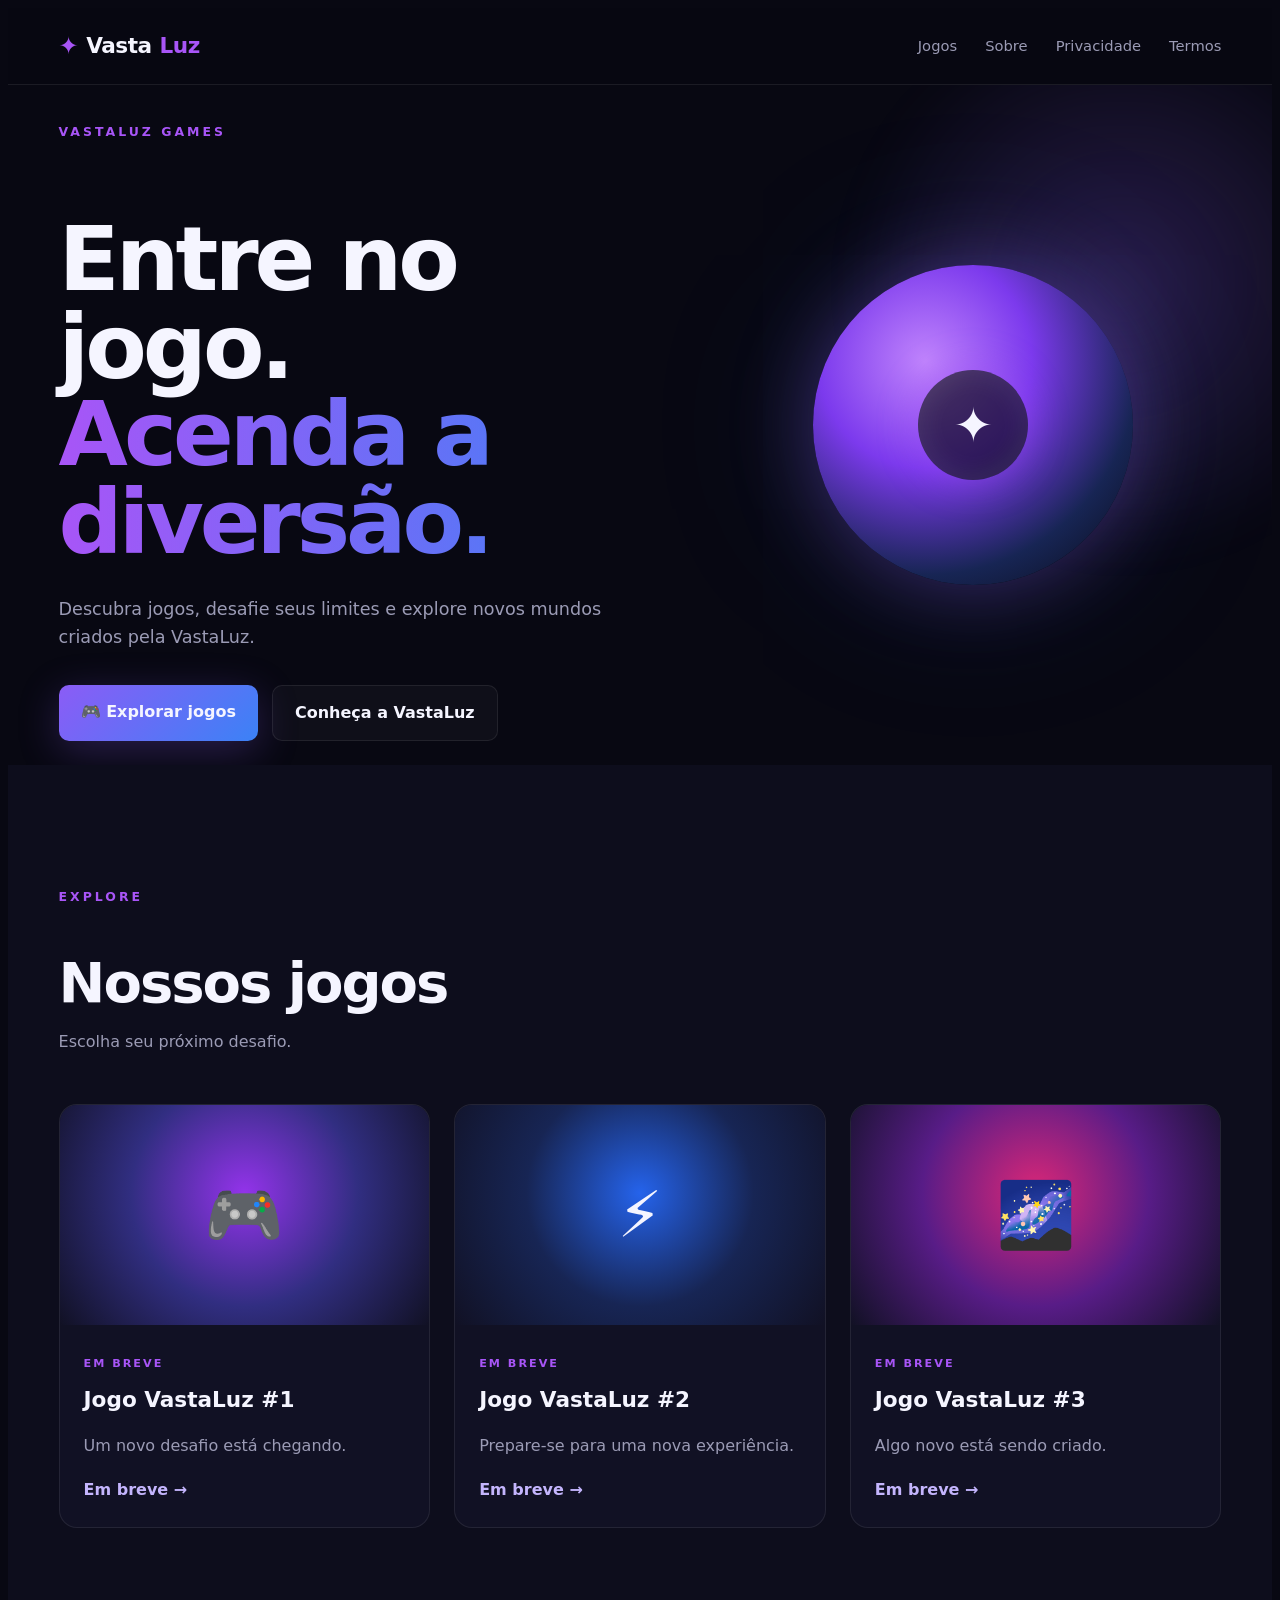
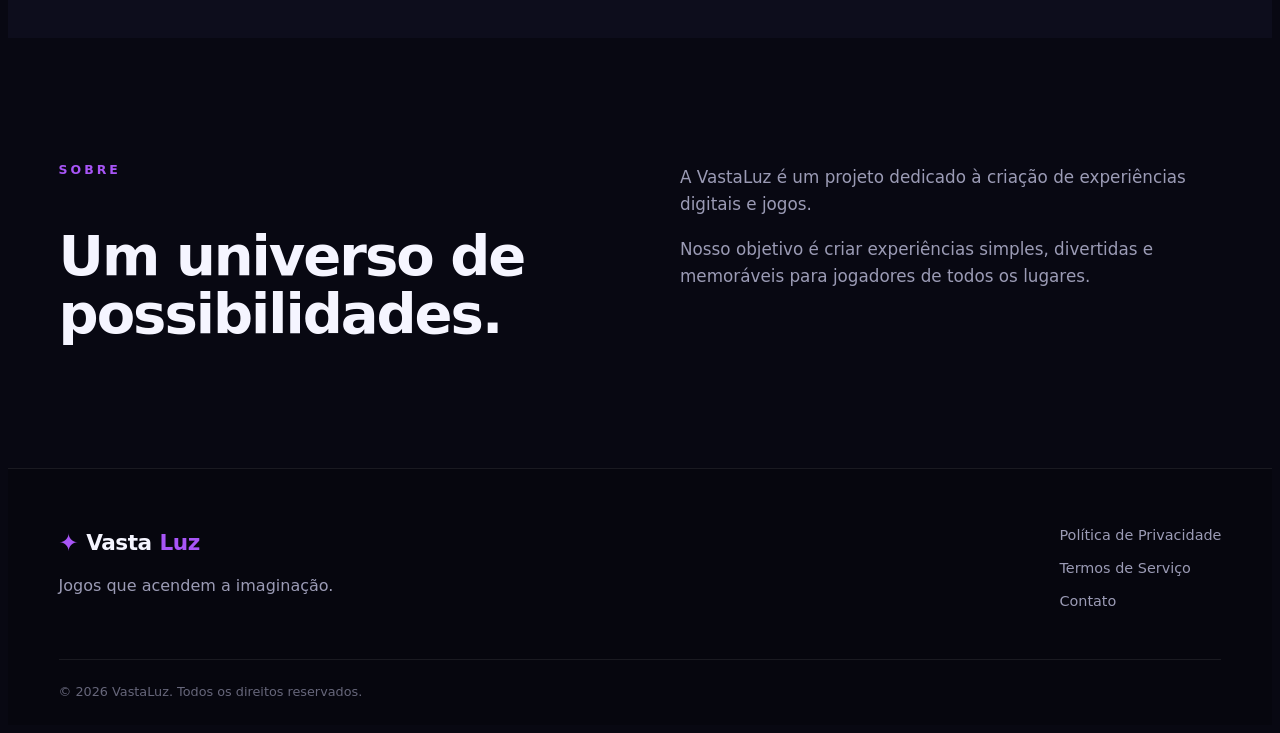
==== index.html @ 864fbc59 "Update index.html" ====
<!DOCTYPE html> <html lang="pt-BR"> <head> <meta charset="UTF-8"> <meta name="viewport" content="width=device-width, initial-scale=1.0">
<meta name="description" content="VastaLuz Games — jogos para jogar, descobrir e se divertir.">
<meta name="theme-color" content="#080812">

<title>VastaLuz Games</title>

<link rel="stylesheet" href="css/style.css">

</head> <body>
<header class="header">
    <div class="container nav">

        <a href="/vastaluz-games/" class="logo">
            <span class="logo-icon">✦</span>
            Vasta<span>Luz</span>
        </a>

        <nav>
            <a href="#jogos">Jogos</a>
            <a href="#sobre">Sobre</a>
            <a href="/vastaluz-games/privacidade/">Privacidade</a>
            <a href="/vastaluz-games/termos/">Termos</a>
        </nav>

    </div>
</header>


<main>

    <!-- HERO -->
    <section class="hero">

        <div class="hero-glow"></div>

        <div class="container hero-content">

            <div class="hero-text">

                <p class="eyebrow">VASTALUZ GAMES</p>

                <h1>
                    Entre no jogo.
                    <span>Acenda a diversão.</span>
                </h1>

                <p class="hero-description">
                    Descubra jogos, desafie seus limites e explore
                    novos mundos criados pela VastaLuz.
                </p>

                <div class="hero-buttons">
                    <a href="#jogos" class="btn btn-primary">
                        🎮 Explorar jogos
                    </a>

                    <a href="#sobre" class="btn btn-secondary">
                        Conheça a VastaLuz
                    </a>
                </div>

            </div>

            <div class="hero-visual">

                <div class="game-orb">
                    <div class="orb-core">✦</div>
                </div>

            </div>

        </div>

    </section>


    <!-- JOGOS -->
    <section id="jogos" class="games section">

        <div class="container">

            <div class="section-heading">
                <p class="eyebrow">EXPLORE</p>
                <h2>Nossos jogos</h2>
                <p>
                    Escolha seu próximo desafio.
                </p>
            </div>


            <div class="games-grid">

                <article class="game-card">

                    <div class="game-image game-purple">
                        <span>🎮</span>
                    </div>

                    <div class="game-info">

                        <span class="game-category">
                            EM BREVE
                        </span>

                        <h3>Jogo VastaLuz #1</h3>

                        <p>
                            Um novo desafio está chegando.
                        </p>

                        <a href="#" class="game-link">
                            Em breve →
                        </a>

                    </div>

                </article>


                <article class="game-card">

                    <div class="game-image game-blue">
                        <span>⚡</span>
                    </div>

                    <div class="game-info">

                        <span class="game-category">
                            EM BREVE
                        </span>

                        <h3>Jogo VastaLuz #2</h3>

                        <p>
                            Prepare-se para uma nova experiência.
                        </p>

                        <a href="#" class="game-link">
                            Em breve →
                        </a>

                    </div>

                </article>


                <article class="game-card">

                    <div class="game-image game-pink">
                        <span>🌌</span>
                    </div>

                    <div class="game-info">

                        <span class="game-category">
                            EM BREVE
                        </span>

                        <h3>Jogo VastaLuz #3</h3>

                        <p>
                            Algo novo está sendo criado.
                        </p>

                        <a href="#" class="game-link">
                            Em breve →
                        </a>

                    </div>

                </article>

            </div>

        </div>

    </section>


    <!-- SOBRE -->
    <section id="sobre" class="about section">

        <div class="container about-content">

            <div>
                <p class="eyebrow">SOBRE</p>

                <h2>Um universo de possibilidades.</h2>
            </div>

            <div>

                <p>
                    A VastaLuz é um projeto dedicado à criação
                    de experiências digitais e jogos.
                </p>

                <p>
                    Nosso objetivo é criar experiências simples,
                    divertidas e memoráveis para jogadores de todos
                    os lugares.
                </p>

            </div>

        </div>

    </section>

</main>


<!-- FOOTER -->
<footer class="footer">

    <div class="container footer-content">

        <div>

            <a href="./" class="logo">
                <span class="logo-icon">✦</span>
                Vasta<span>Luz</span>
            </a>

            <p>
                Jogos que acendem a imaginação.
            </p>

        </div>


        <div class="footer-links">

            <a href="/vastaluz-games/privacidade/">Política de Privacidade</a>
            <a href="/vastaluz-games/termos/">Termos de Serviço</a>
            <a href="/vastaluz-games/contato/">Contato</a>

        </div>

    </div>


    <div class="container copyright">

        © <span id="year"></span> VastaLuz. Todos os direitos reservados.

    </div>

</footer>


<script src="js/script.js"></script>

</body> </html>
---- css/style.css ----
:root {
--bg: #080812;
--bg-secondary: #0d0d1c;
--card: #111124;

--purple: #8b5cf6;
--purple-bright: #a855f7;
--blue: #3b82f6;
--pink: #ec4899;

--text: #f5f5ff;
--muted: #9b9bb5;

--border: rgba(255, 255, 255, 0.08);

--container: 1180px;


}

{
margin: 0;
padding: 0;
box-sizing: border-box;
}

html {
scroll-behavior: smooth;
}

body {
background: var(--bg);
color: var(--text);

font-family:
    Inter,
    system-ui,
    -apple-system,
    BlinkMacSystemFont,
    "Segoe UI",
    sans-serif;

line-height: 1.6;


}

a {
color: inherit;
text-decoration: none;
}

.container {
width: min(92%, var(--container));
margin: 0 auto;
}

/* HEADER */

.header {
position: sticky;
top: 0;
z-index: 100;

background: rgba(8, 8, 18, 0.8);
backdrop-filter: blur(18px);

border-bottom: 1px solid var(--border);


}

.nav {
height: 76px;

display: flex;
align-items: center;
justify-content: space-between;


}

.logo {
display: flex;
align-items: center;
gap: 8px;

font-size: 1.35rem;
font-weight: 800;
letter-spacing: -0.5px;


}

.logo span:last-child {
color: var(--purple-bright);
}

.logo-icon {
color: var(--purple-bright);
font-size: 1.5rem;
}

nav {
display: flex;
gap: 28px;
}

nav a {
color: var(--muted);
font-size: 0.92rem;

transition: color 0.2s ease;


}

nav a:hover {
color: white;
}

/* HERO */

.hero {
position: relative;
min-height: 680px;

display: flex;
align-items: center;

overflow: hidden;


}

.hero-glow {
position: absolute;

width: 600px;
height: 600px;

right: -150px;
top: -100px;

background:
    radial-gradient(
        circle,
        rgba(139, 92, 246, 0.25),
        transparent 65%
    );

filter: blur(20px);


}

.hero-content {
position: relative;
z-index: 2;

display: grid;
grid-template-columns: 1.1fr 0.9fr;

align-items: center;

gap: 60px;


}

.eyebrow {
color: var(--purple-bright);

font-size: 0.78rem;
font-weight: 800;

letter-spacing: 3px;

margin-bottom: 14px;


}

.hero h1 {
max-width: 700px;

font-size: clamp(3rem, 7vw, 5.8rem);

line-height: 0.98;
letter-spacing: -4px;

margin-bottom: 28px;


}

.hero h1 span {
display: block;

background:
    linear-gradient(
        90deg,
        var(--purple-bright),
        var(--blue)
    );

-webkit-background-clip: text;
background-clip: text;

color: transparent;


}

.hero-description {
max-width: 570px;

color: var(--muted);

font-size: 1.1rem;

margin-bottom: 34px;


}

.hero-buttons {
display: flex;
gap: 14px;

flex-wrap: wrap;


}

.btn {
padding: 14px 22px;

border-radius: 10px;

font-weight: 700;

transition:
    transform 0.2s ease,
    box-shadow 0.2s ease;


}

.btn:hover {
transform: translateY(-2px);
}

.btn-primary {
background:
linear-gradient(
135deg,
var(--purple),
var(--blue)
);

box-shadow:
    0 10px 40px rgba(139, 92, 246, 0.25);


}

.btn-secondary {
border: 1px solid var(--border);

background: rgba(255, 255, 255, 0.03);


}

/* HERO VISUAL */

.hero-visual {
display: flex;
justify-content: center;
}

.game-orb {
width: 320px;
height: 320px;

border-radius: 50%;

display: grid;
place-items: center;

background:
    radial-gradient(
        circle at 35% 30%,
        #c084fc,
        #7c3aed 35%,
        #172554 70%,
        #080812 100%
    );

box-shadow:
    0 0 80px rgba(139, 92, 246, 0.35),
    0 0 180px rgba(59, 130, 246, 0.15);

animation: float 5s ease-in-out infinite;


}

.orb-core {
width: 110px;
height: 110px;

border-radius: 50%;

display: grid;
place-items: center;

font-size: 3rem;

background: rgba(8, 8, 18, 0.65);

box-shadow:
    inset 0 0 30px rgba(255, 255, 255, 0.1),
    0 0 40px rgba(168, 85, 247, 0.4);


}

@keyframes float {

0%,
100% {
    transform: translateY(0);
}

50% {
    transform: translateY(-18px);
}


}

/* SECTIONS */

.section {
padding: 110px 0;
}

.section-heading {
margin-bottom: 50px;
}

.section-heading h2,
.about h2 {
font-size: clamp(2.2rem, 5vw, 3.5rem);

line-height: 1.05;
letter-spacing: -2px;

margin-bottom: 14px;


}

.section-heading > p:last-child {
color: var(--muted);
}

/* GAMES */

.games {
background: var(--bg-secondary);
}

.games-grid {
display: grid;

grid-template-columns:
    repeat(3, 1fr);

gap: 24px;


}

.game-card {
overflow: hidden;

border:
    1px solid var(--border);

border-radius: 18px;

background: var(--card);

transition:
    transform 0.25s ease,
    border-color 0.25s ease;


}

.game-card:hover {
transform: translateY(-7px);

border-color:
    rgba(168, 85, 247, 0.4);


}

.game-image {
height: 220px;

display: grid;
place-items: center;

font-size: 4rem;


}

.game-purple {
background:
radial-gradient(
circle at 50% 40%,
#9333ea,
#312e81 50%,
#111124 100%
);
}

.game-blue {
background:
radial-gradient(
circle at 50% 40%,
#2563eb,
#172554 50%,
#111124 100%
);
}

.game-pink {
background:
radial-gradient(
circle at 50% 40%,
#db2777,
#581c87 50%,
#111124 100%
);
}

.game-info {
padding: 24px;
}

.game-category {
color: var(--purple-bright);

font-size: 0.7rem;
font-weight: 800;

letter-spacing: 2px;


}

.game-info h3 {
margin: 8px 0;

font-size: 1.35rem;


}

.game-info p {
color: var(--muted);

margin-bottom: 18px;


}

.game-link {
color: #c4b5fd;

font-weight: 700;


}

/* ABOUT */

.about {
background: var(--bg);
}

.about-content {
display: grid;

grid-template-columns:
    1fr 1fr;

gap: 80px;


}

.about-content p:not(.eyebrow) {
color: var(--muted);

margin-bottom: 18px;

font-size: 1.05rem;


}

/* FOOTER */

.footer {
border-top:
1px solid var(--border);

background: #06060e;

padding-top: 55px;


}

.footer-content {
display: flex;

justify-content: space-between;

gap: 40px;


}

.footer-content p {
color: var(--muted);

margin-top: 10px;


}

.footer-links {
display: flex;

flex-direction: column;

gap: 10px;


}

.footer-links a {
color: var(--muted);

font-size: 0.9rem;


}

.footer-links a:hover {
color: white;
}

.copyright {
color: #66667a;

border-top:
    1px solid var(--border);

margin-top: 45px;

padding: 22px 0;

font-size: 0.8rem;


}

/* MOBILE */

@media (max-width: 800px) {

.nav {
    height: auto;

    padding: 20px 0;

    align-items: flex-start;
}


nav {
    display: none;
}


.hero {
    min-height: auto;

    padding: 90px 0;
}


.hero-content {
    grid-template-columns: 1fr;
}


.hero h1 {
    font-size: clamp(3rem, 15vw, 4.5rem);

    letter-spacing: -3px;
}


.hero-visual {
    display: none;
}


.games-grid {
    grid-template-columns: 1fr;
}


.about-content {
    grid-template-columns: 1fr;

    gap: 30px;
}


.footer-content {
    flex-direction: column;
}


}
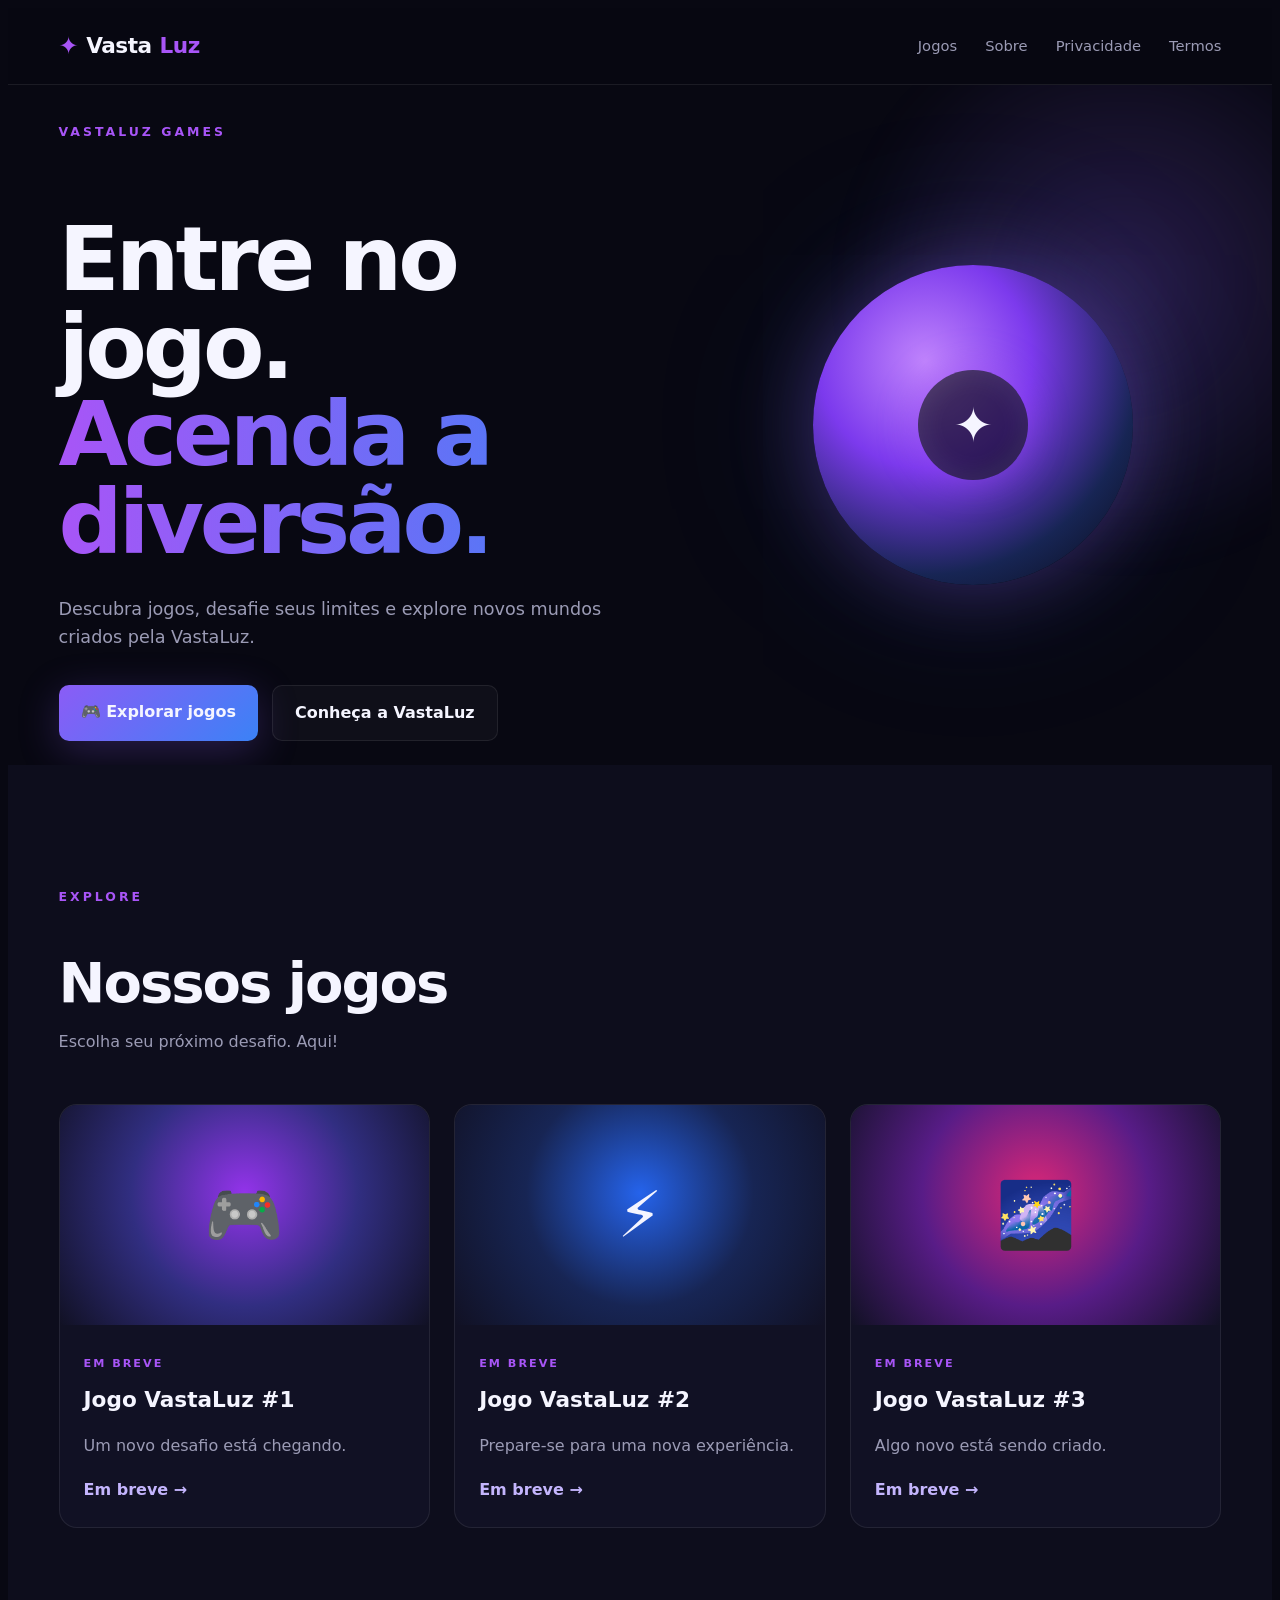
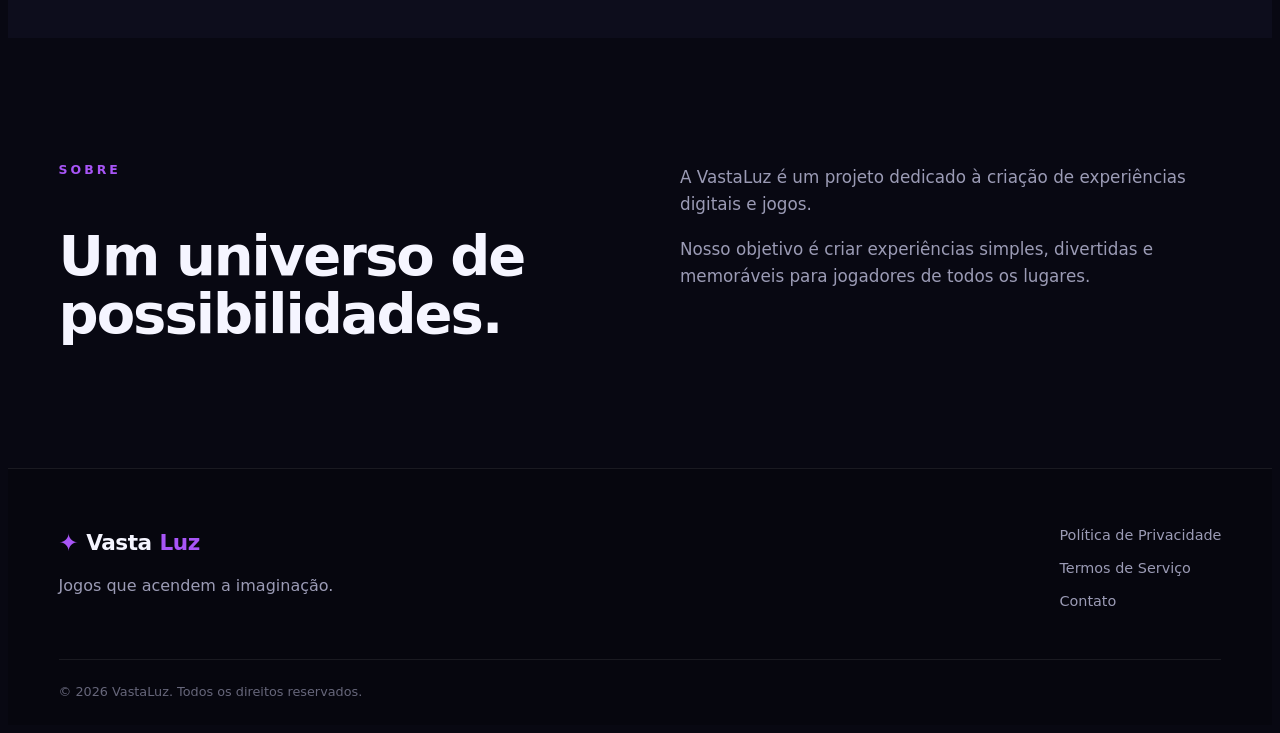
==== commit 44368ad3: "Update index.html" ====
--- a/index.html
+++ b/index.html
@@ -10,7 +10,7 @@
 <header class="header">
     <div class="container nav">
 
-        <a href="/vastaluz-games/" class="logo">
+        <a href="./" class="logo">
             <span class="logo-icon">✦</span>
             Vasta<span>Luz</span>
         </a>
@@ -83,7 +83,7 @@
                 <p class="eyebrow">EXPLORE</p>
                 <h2>Nossos jogos</h2>
                 <p>
-                    Escolha seu próximo desafio.
+                    Escolha seu próximo desafio. <a href="/vastaluz-games/jogos/">Aqui!</a>
                 </p>
             </div>
 
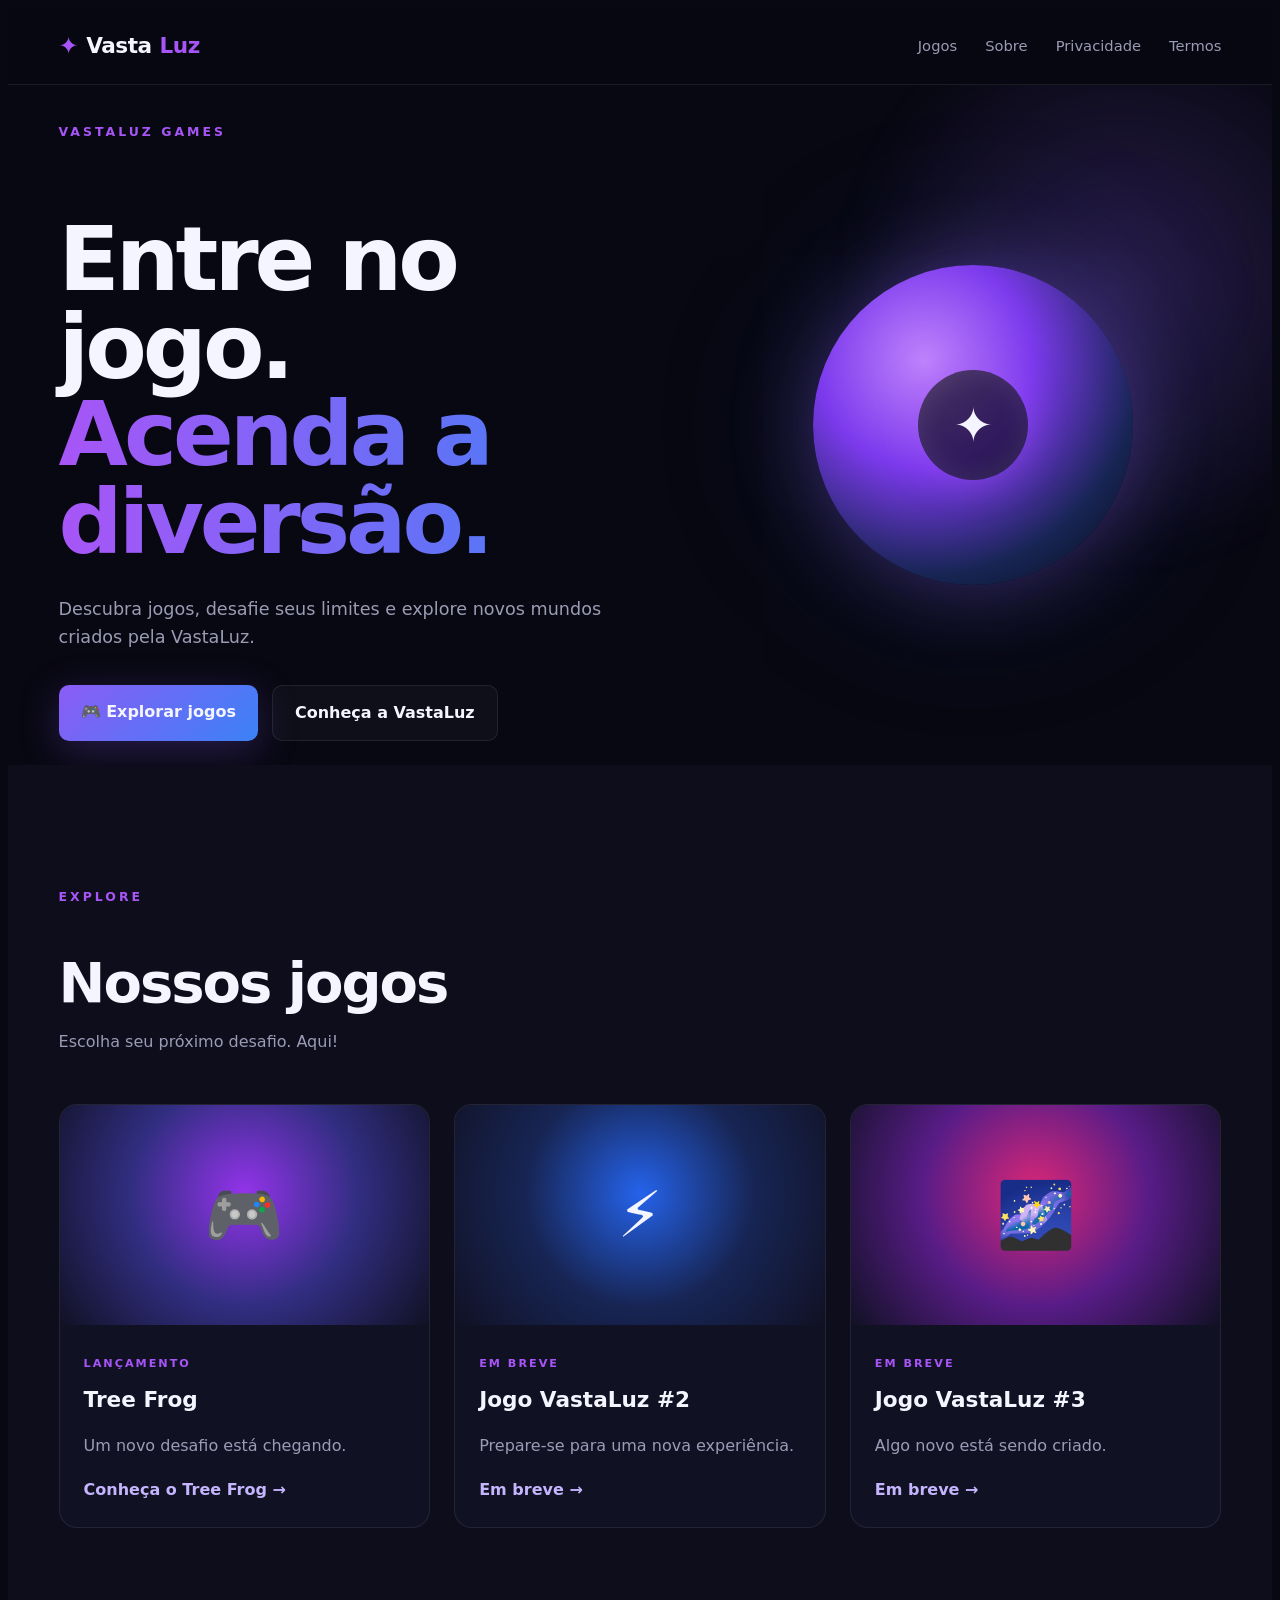
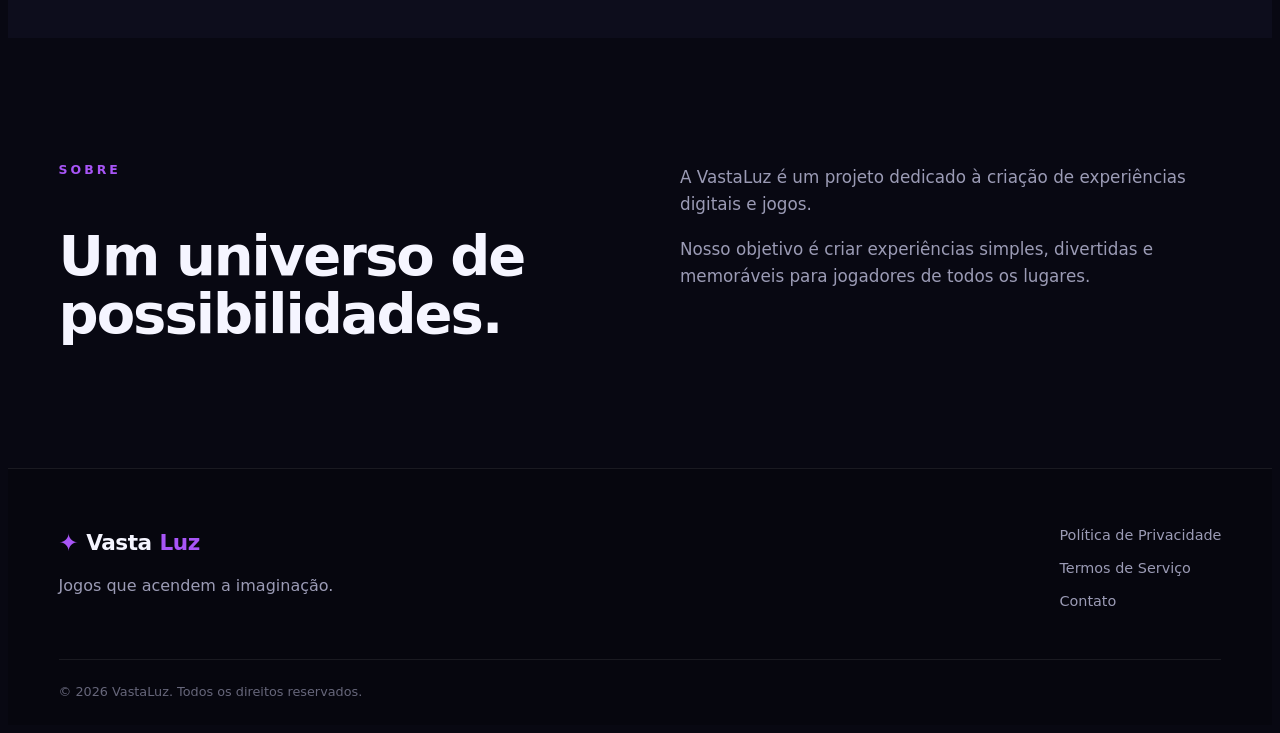
==== commit 58b3b9bd: "Update index.html" ====
--- a/index.html
+++ b/index.html
@@ -99,17 +99,17 @@
                     <div class="game-info">
 
                         <span class="game-category">
-                            EM BREVE
+                            LANÇAMENTO
                         </span>
 
-                        <h3>Jogo VastaLuz #1</h3>
+                        <h3>Tree Frog</h3>
 
                         <p>
                             Um novo desafio está chegando.
                         </p>
 
-                        <a href="#" class="game-link">
-                            Em breve →
+                        <a href="./vastaluz-games/jogos/treefrog" class="game-link">
+                            Conheça o Tree Frog →
                         </a>
 
                     </div>
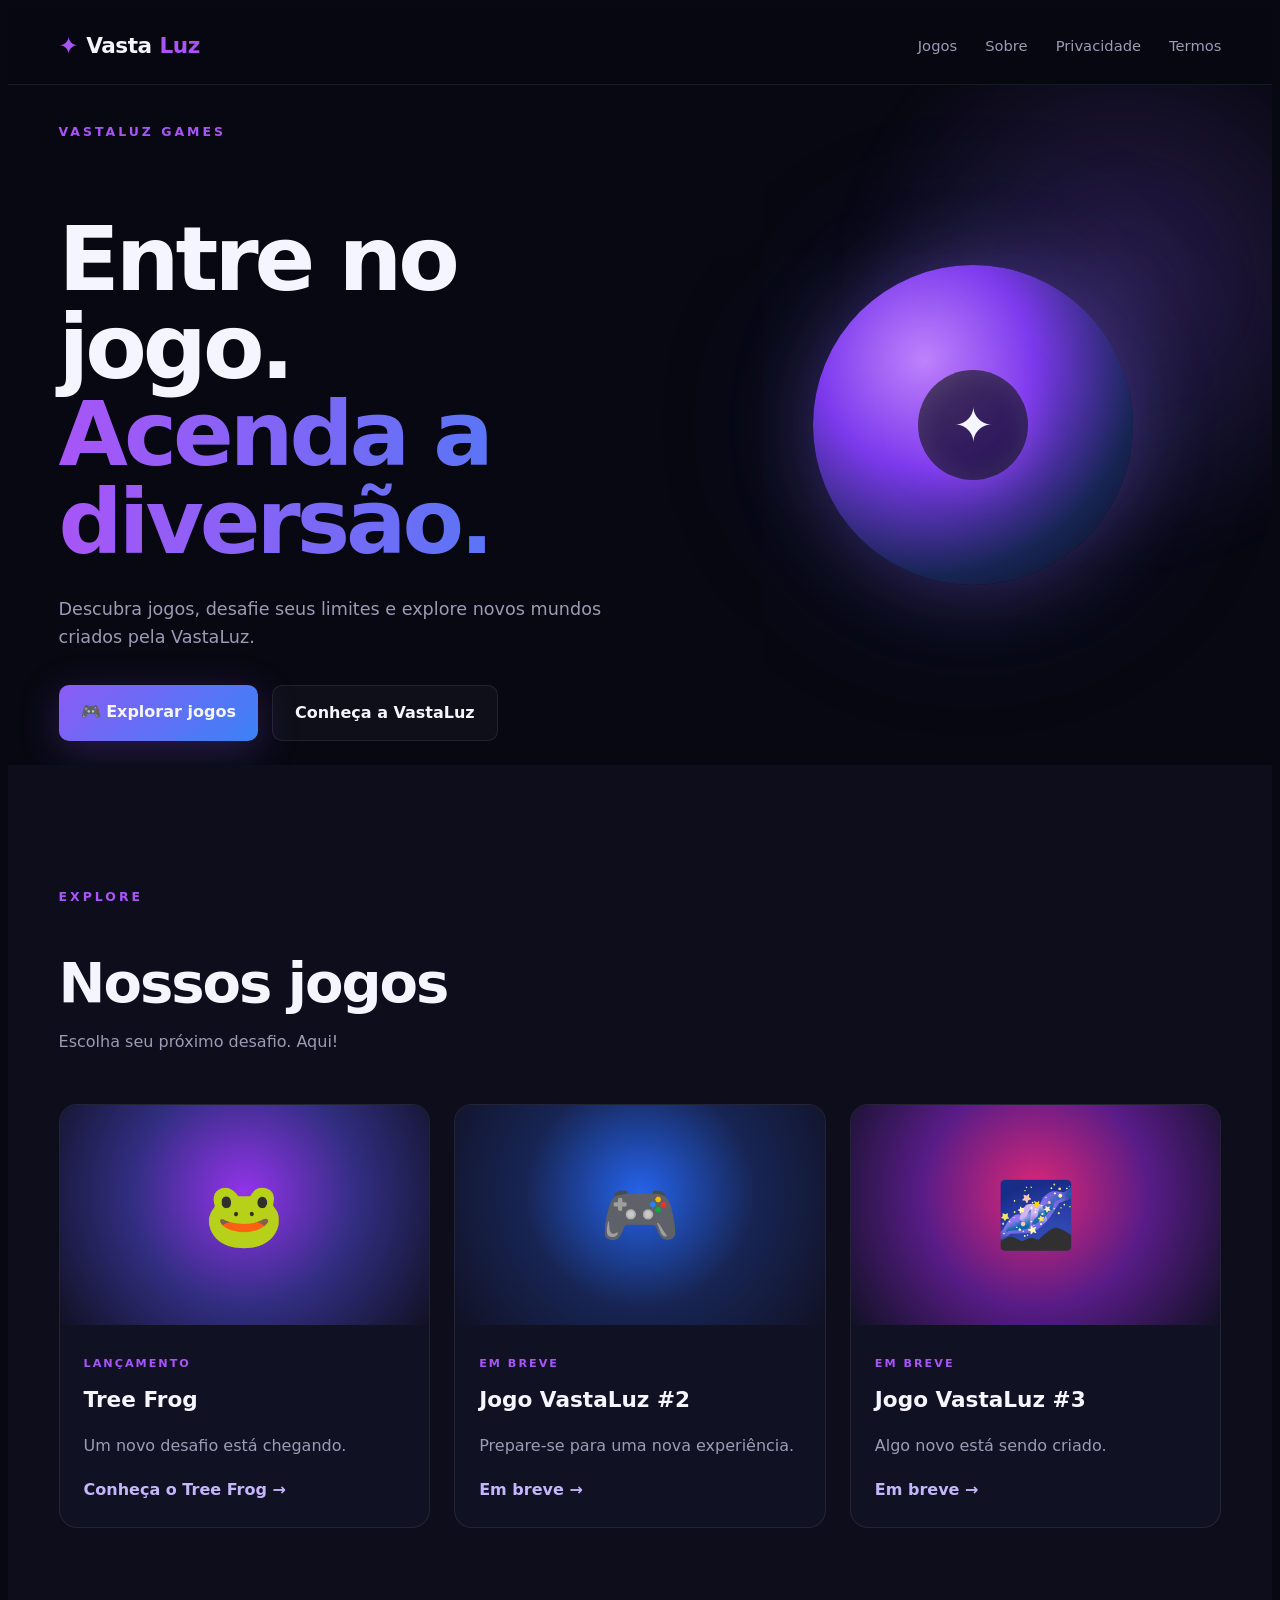
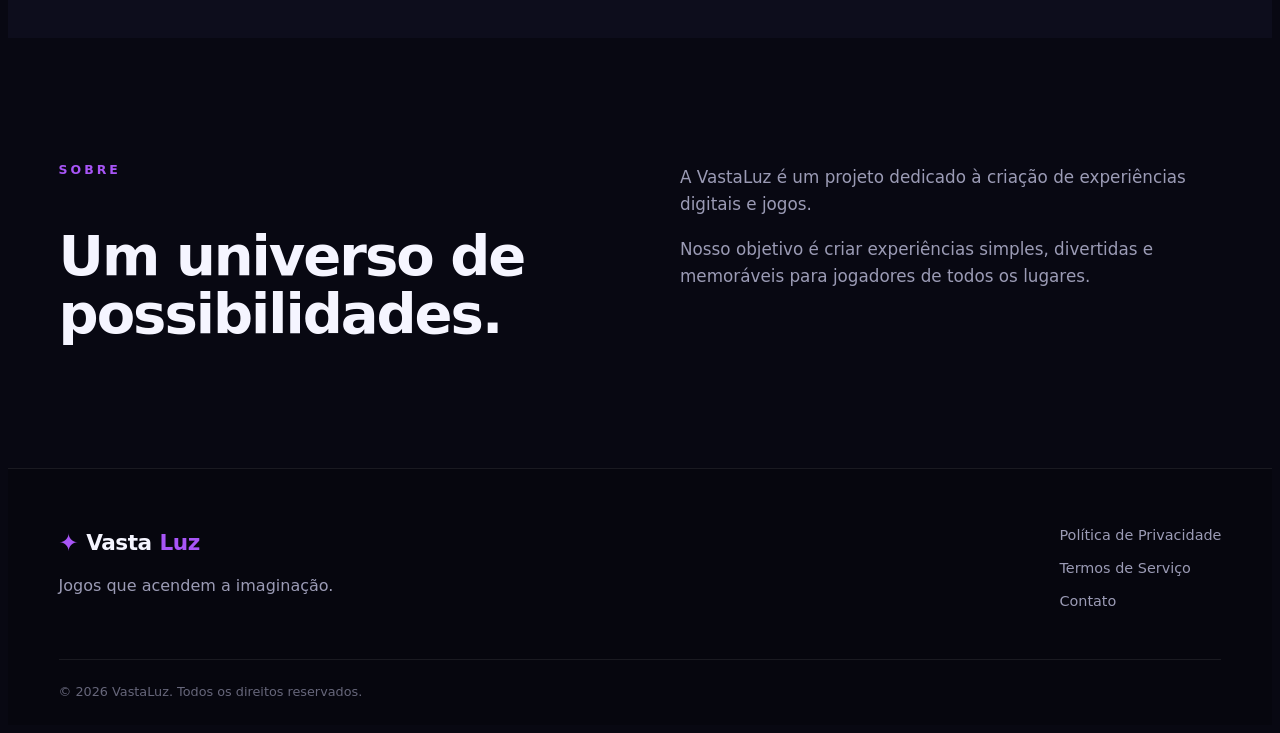
==== commit 1f06af5b: "Update index.html" ====
--- a/index.html
+++ b/index.html
@@ -18,8 +18,8 @@
         <nav>
             <a href="#jogos">Jogos</a>
             <a href="#sobre">Sobre</a>
-            <a href="/vastaluz-games/privacidade/">Privacidade</a>
-            <a href="/vastaluz-games/termos/">Termos</a>
+            <a href="/privacidade/">Privacidade</a>
+            <a href="/termos/">Termos</a>
         </nav>
 
     </div>
@@ -93,7 +93,7 @@
                 <article class="game-card">
 
                     <div class="game-image game-purple">
-                        <span>🎮</span>
+                        <span>🐸</span>
                     </div>
 
                     <div class="game-info">
@@ -108,7 +108,7 @@
                             Um novo desafio está chegando.
                         </p>
 
-                        <a href="./vastaluz-games/jogos/treefrog" class="game-link">
+                        <a href="./jogos/treefrog" class="game-link">
                             Conheça o Tree Frog →
                         </a>
 
@@ -120,7 +120,7 @@
                 <article class="game-card">
 
                     <div class="game-image game-blue">
-                        <span>⚡</span>
+                        <span>🎮</span>
                     </div>
 
                     <div class="game-info">
@@ -231,9 +231,9 @@
 
         <div class="footer-links">
 
-            <a href="/vastaluz-games/privacidade/">Política de Privacidade</a>
-            <a href="/vastaluz-games/termos/">Termos de Serviço</a>
-            <a href="/vastaluz-games/contato/">Contato</a>
+            <a href="/privacidade/">Política de Privacidade</a>
+            <a href="/termos/">Termos de Serviço</a>
+            <a href="/contato/">Contato</a>
 
         </div>
 
